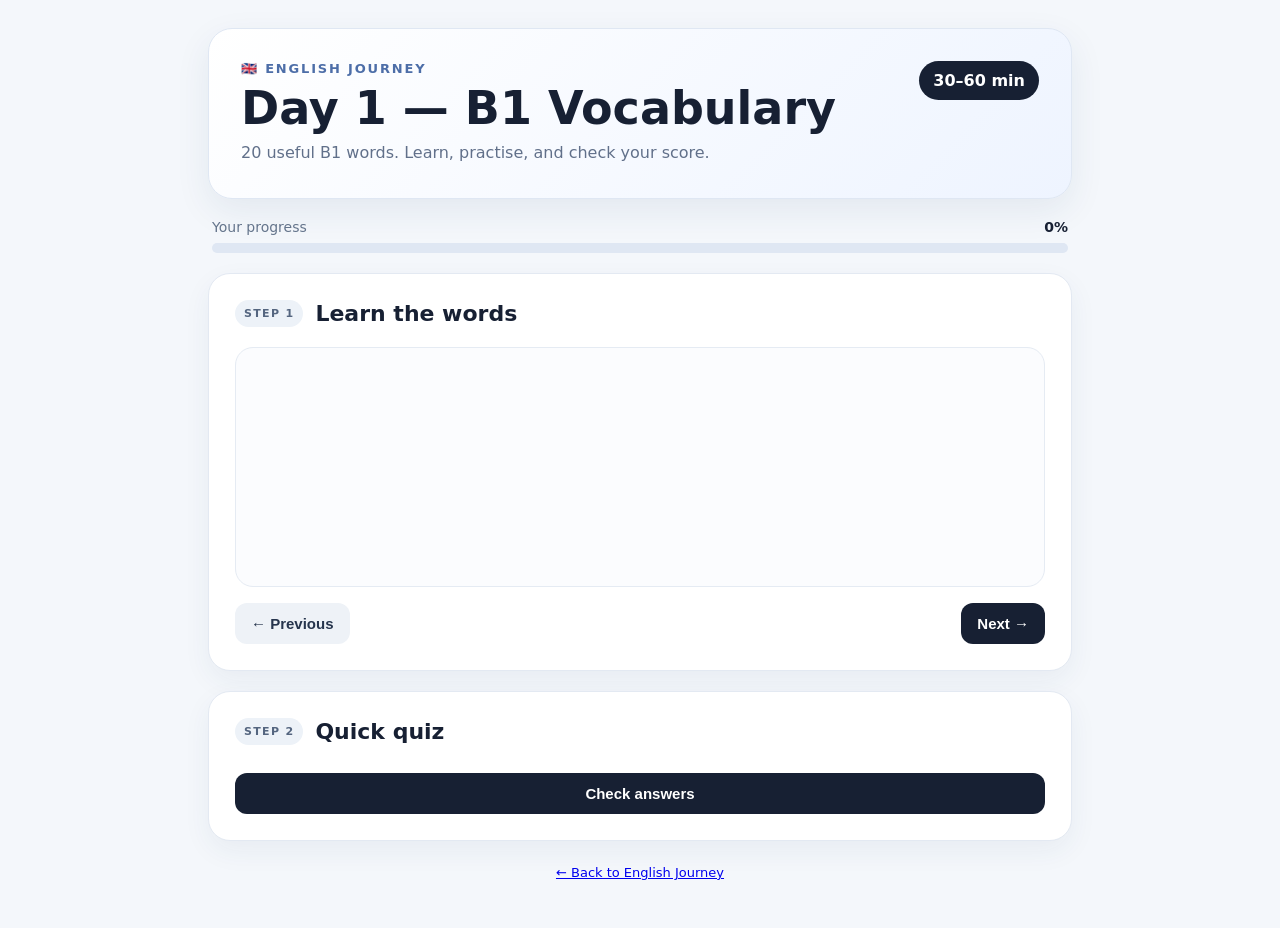
==== day_1/index.html @ 5c7c426c "feat: add Day 1 lesson page" ====
<!doctype html>
<html lang="en">
<head>
  <meta charset="utf-8">
  <meta name="viewport" content="width=device-width, initial-scale=1">
  <title>English Journey — Day 1</title>
  <link rel="stylesheet" href="../style.css">
</head>
<body>
<main class="app">
  <header class="hero">
    <div>
      <div class="eyebrow">🇬🇧 ENGLISH JOURNEY</div>
      <h1>Day 1 — B1 Vocabulary</h1>
      <p>20 useful B1 words. Learn, practise, and check your score.</p>
    </div>
    <div class="badge">30–60 min</div>
  </header>

  <section class="progress-wrap">
    <div class="progress-label"><span>Your progress</span><strong id="progressText">0%</strong></div>
    <div class="progress"><div id="progressBar"></div></div>
  </section>

  <section class="card">
    <div class="section-head"><span class="step">STEP 1</span><h2>Learn the words</h2></div>
    <div id="wordCard" class="word-card"></div>
    <div class="controls">
      <button id="prevBtn" class="secondary">← Previous</button>
      <button id="nextBtn">Next →</button>
    </div>
  </section>

  <section class="card quiz-card">
    <div class="section-head"><span class="step">STEP 2</span><h2>Quick quiz</h2></div>
    <div id="quiz"></div>
    <button id="submitBtn" class="full">Check answers</button>
    <div id="result" class="result" hidden></div>
  </section>

  <footer><a href="../">← Back to English Journey</a></footer>
</main>
<script src="./script.js"></script>
</body>
</html>
---- style.css ----
*{box-sizing:border-box}body{margin:0;font-family:Inter,system-ui,-apple-system,BlinkMacSystemFont,"Segoe UI",sans-serif;background:#f4f7fb;color:#172033}.app{max-width:900px;margin:0 auto;padding:28px 18px 48px}.hero{display:flex;justify-content:space-between;gap:20px;align-items:flex-start;background:linear-gradient(135deg,#ffffff,#eef4ff);border:1px solid #dfe7f3;border-radius:24px;padding:32px;box-shadow:0 12px 35px rgba(30,60,100,.08)}.eyebrow{font-size:13px;font-weight:800;letter-spacing:.14em;color:#4d6ea8;margin-bottom:8px}h1{margin:0 0 8px;font-size:clamp(28px,5vw,46px);line-height:1.05}h2{margin:0;font-size:22px}p{margin:0;color:#61708a;font-size:16px;line-height:1.6}.badge{background:#172033;color:white;padding:10px 14px;border-radius:999px;font-weight:700;white-space:nowrap}.progress-wrap{margin:20px 4px 0}.progress-label{display:flex;justify-content:space-between;margin-bottom:8px;color:#64748b;font-size:14px}.progress-label strong{color:#172033}.progress{height:10px;background:#dfe7f3;border-radius:999px;overflow:hidden}.progress>div{height:100%;width:0;background:#172033;transition:width .25s ease}.card{margin-top:20px;background:#fff;border:1px solid #e3e9f2;border-radius:22px;padding:26px;box-shadow:0 10px 28px rgba(30,60,100,.06)}.section-head{display:flex;align-items:center;gap:12px;margin-bottom:20px}.step{font-size:11px;font-weight:800;letter-spacing:.12em;background:#edf2f8;color:#54657f;border-radius:999px;padding:7px 9px}.word-card{min-height:240px;border:1px solid #e5ebf3;border-radius:18px;padding:28px;display:flex;flex-direction:column;justify-content:center;background:#fbfcfe}.word-number{color:#8190a8;font-size:13px;font-weight:700}.word{font-size:42px;font-weight:850;margin:6px 0}.ipa{font-family:ui-monospace,SFMono-Regular,Menlo,monospace;color:#65738a}.meaning{margin-top:18px;font-size:19px;font-weight:700}.example{margin-top:8px;color:#5e6f88;line-height:1.6}.controls{display:flex;justify-content:space-between;gap:12px;margin-top:16px}button{border:0;border-radius:12px;padding:12px 16px;font-size:15px;font-weight:750;cursor:pointer;background:#172033;color:#fff}.secondary{background:#eef2f7;color:#26354d}.full{width:100%;margin-top:8px}.question{border-top:1px solid #eef1f5;padding:18px 0}.question:first-child{border-top:0}.question p{color:#172033;font-weight:700;margin-bottom:10px}.option{display:block;border:1px solid #dfe5ee;border-radius:12px;padding:11px 12px;margin:8px 0;cursor:pointer}.option input{margin-right:9px}.result{margin-top:16px;padding:16px;border-radius:14px;background:#eef6ef;font-weight:750}footer{text-align:center;color:#8a97aa;margin-top:24px;font-size:13px}@media(max-width:600px){.hero{padding:24px;flex-direction:column}.badge{align-self:flex-start}.card{padding:20px}.word{font-size:34px}.controls button{flex:1}}
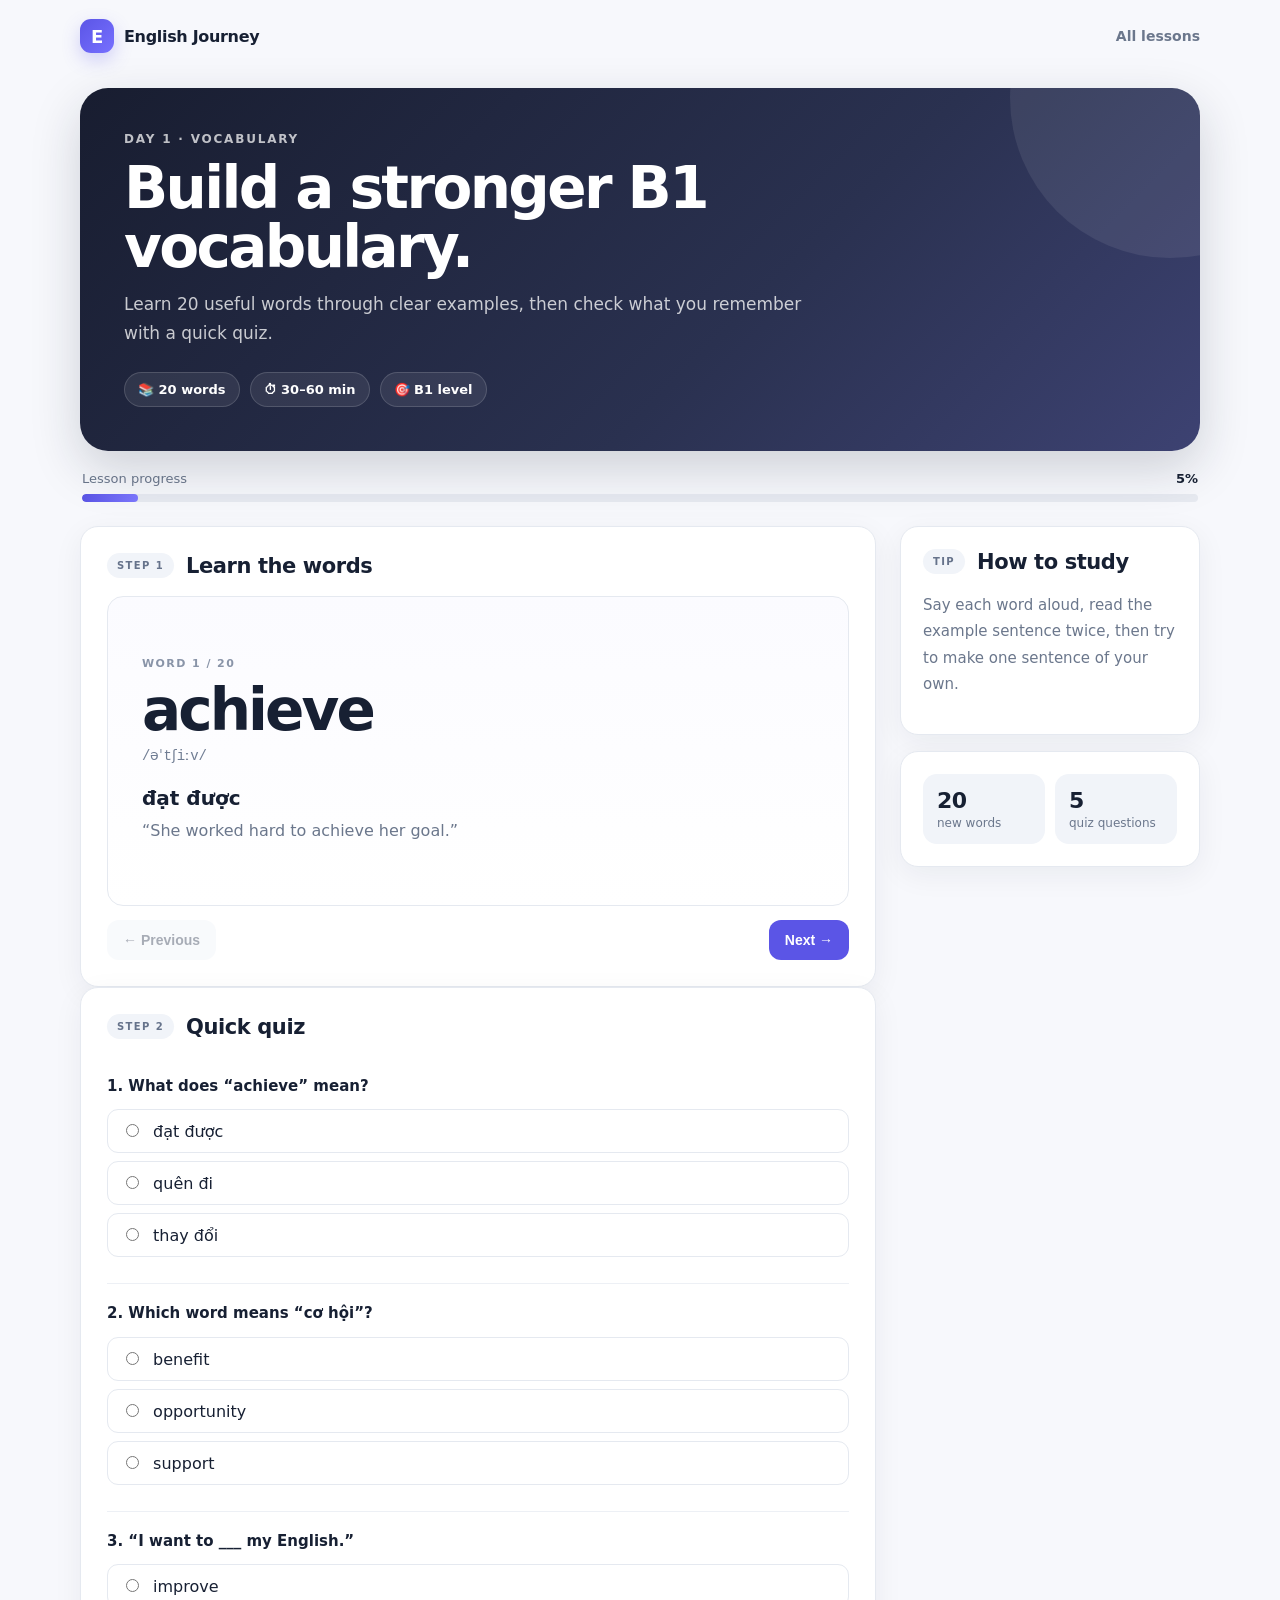
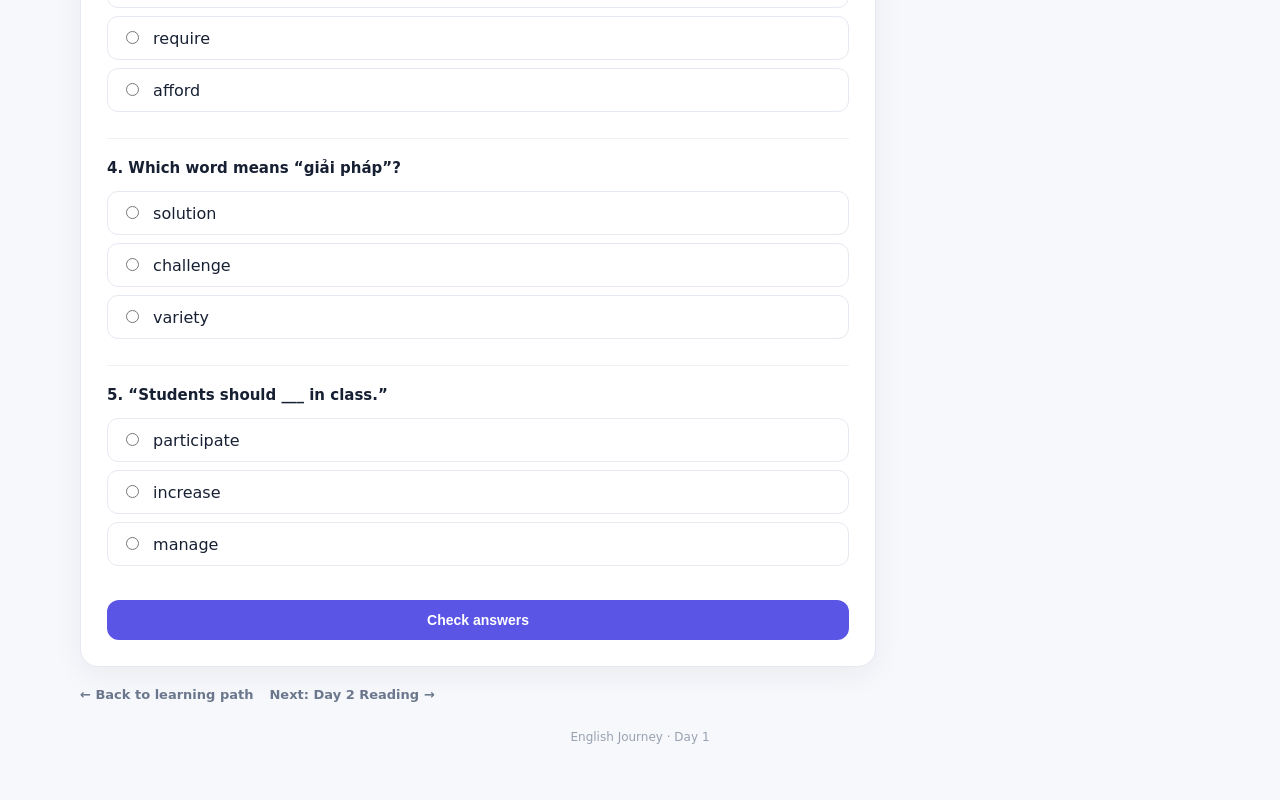
==== commit 4e672bde: "Polish Day 1 lesson layout" ====
--- a/day_1/index.html
+++ b/day_1/index.html
@@ -1,45 +1,26 @@
 <!doctype html>
 <html lang="en">
 <head>
-  <meta charset="utf-8">
-  <meta name="viewport" content="width=device-width, initial-scale=1">
-  <title>English Journey — Day 1</title>
-  <link rel="stylesheet" href="../style.css">
+<meta charset="utf-8">
+<meta name="viewport" content="width=device-width, initial-scale=1">
+<title>English Journey — Day 1: Vocabulary</title>
+<link rel="stylesheet" href="../style.css">
 </head>
 <body>
 <main class="app">
-  <header class="hero">
-    <div>
-      <div class="eyebrow">🇬🇧 ENGLISH JOURNEY</div>
-      <h1>Day 1 — B1 Vocabulary</h1>
-      <p>20 useful B1 words. Learn, practise, and check your score.</p>
-    </div>
-    <div class="badge">30–60 min</div>
-  </header>
-
-  <section class="progress-wrap">
-    <div class="progress-label"><span>Your progress</span><strong id="progressText">0%</strong></div>
-    <div class="progress"><div id="progressBar"></div></div>
-  </section>
-
-  <section class="card">
-    <div class="section-head"><span class="step">STEP 1</span><h2>Learn the words</h2></div>
-    <div id="wordCard" class="word-card"></div>
-    <div class="controls">
-      <button id="prevBtn" class="secondary">← Previous</button>
-      <button id="nextBtn">Next →</button>
-    </div>
-  </section>
-
-  <section class="card quiz-card">
-    <div class="section-head"><span class="step">STEP 2</span><h2>Quick quiz</h2></div>
-    <div id="quiz"></div>
-    <button id="submitBtn" class="full">Check answers</button>
-    <div id="result" class="result" hidden></div>
-  </section>
-
-  <footer><a href="../">← Back to English Journey</a></footer>
+<nav class="topbar"><a class="brand" href="../"><span class="brand-mark">E</span><span>English Journey</span></a><a class="nav-link" href="../">All lessons</a></nav>
+<header class="hero"><div class="hero-inner"><div class="eyebrow">DAY 1 · VOCABULARY</div><h1>Build a stronger B1 vocabulary.</h1><p>Learn 20 useful words through clear examples, then check what you remember with a quick quiz.</p><div class="hero-meta"><span class="pill">📚 20 words</span><span class="pill">⏱ 30–60 min</span><span class="pill">🎯 B1 level</span></div></div></header>
+<section class="progress-wrap"><div class="progress-label"><span>Lesson progress</span><strong id="progressText">0%</strong></div><div class="progress"><div id="progressBar"></div></div></section>
+<div class="layout">
+<div>
+<section class="card"><div class="section-head"><div class="section-title"><span class="step">STEP 1</span><h2>Learn the words</h2></div></div><div id="wordCard" class="word-card"></div><div class="controls"><button id="prevBtn" class="secondary">← Previous</button><button id="nextBtn">Next →</button></div></section>
+<section class="card quiz-card"><div class="section-head"><div class="section-title"><span class="step">STEP 2</span><h2>Quick quiz</h2></div></div><div id="quiz"></div><button id="submitBtn" class="full">Check answers</button><div id="result" class="result" hidden></div></section>
+<div class="back-row"><a href="../">← Back to learning path</a><a href="../day_2/">Next: Day 2 Reading →</a></div>
+</div>
+<aside class="sidebar"><section class="card"><div class="section-head"><div class="section-title"><span class="step">TIP</span><h2>How to study</h2></div></div><p>Say each word aloud, read the example sentence twice, then try to make one sentence of your own.</p></section><section class="card"><div class="stats"><div class="stat"><strong>20</strong><span>new words</span></div><div class="stat"><strong>5</strong><span>quiz questions</span></div></div></section></aside>
+</div>
+<footer>English Journey · Day 1</footer>
+<script src="./script.js"></script>
 </main>
-<script src="./script.js"></script>
 </body>
 </html>
--- a/style.css
+++ b/style.css
@@ -1 +1 @@
-*{box-sizing:border-box}body{margin:0;font-family:Inter,system-ui,-apple-system,BlinkMacSystemFont,"Segoe UI",sans-serif;background:#f4f7fb;color:#172033}.app{max-width:900px;margin:0 auto;padding:28px 18px 48px}.hero{display:flex;justify-content:space-between;gap:20px;align-items:flex-start;background:linear-gradient(135deg,#ffffff,#eef4ff);border:1px solid #dfe7f3;border-radius:24px;padding:32px;box-shadow:0 12px 35px rgba(30,60,100,.08)}.eyebrow{font-size:13px;font-weight:800;letter-spacing:.14em;color:#4d6ea8;margin-bottom:8px}h1{margin:0 0 8px;font-size:clamp(28px,5vw,46px);line-height:1.05}h2{margin:0;font-size:22px}p{margin:0;color:#61708a;font-size:16px;line-height:1.6}.badge{background:#172033;color:white;padding:10px 14px;border-radius:999px;font-weight:700;white-space:nowrap}.progress-wrap{margin:20px 4px 0}.progress-label{display:flex;justify-content:space-between;margin-bottom:8px;color:#64748b;font-size:14px}.progress-label strong{color:#172033}.progress{height:10px;background:#dfe7f3;border-radius:999px;overflow:hidden}.progress>div{height:100%;width:0;background:#172033;transition:width .25s ease}.card{margin-top:20px;background:#fff;border:1px solid #e3e9f2;border-radius:22px;padding:26px;box-shadow:0 10px 28px rgba(30,60,100,.06)}.section-head{display:flex;align-items:center;gap:12px;margin-bottom:20px}.step{font-size:11px;font-weight:800;letter-spacing:.12em;background:#edf2f8;color:#54657f;border-radius:999px;padding:7px 9px}.word-card{min-height:240px;border:1px solid #e5ebf3;border-radius:18px;padding:28px;display:flex;flex-direction:column;justify-content:center;background:#fbfcfe}.word-number{color:#8190a8;font-size:13px;font-weight:700}.word{font-size:42px;font-weight:850;margin:6px 0}.ipa{font-family:ui-monospace,SFMono-Regular,Menlo,monospace;color:#65738a}.meaning{margin-top:18px;font-size:19px;font-weight:700}.example{margin-top:8px;color:#5e6f88;line-height:1.6}.controls{display:flex;justify-content:space-between;gap:12px;margin-top:16px}button{border:0;border-radius:12px;padding:12px 16px;font-size:15px;font-weight:750;cursor:pointer;background:#172033;color:#fff}.secondary{background:#eef2f7;color:#26354d}.full{width:100%;margin-top:8px}.question{border-top:1px solid #eef1f5;padding:18px 0}.question:first-child{border-top:0}.question p{color:#172033;font-weight:700;margin-bottom:10px}.option{display:block;border:1px solid #dfe5ee;border-radius:12px;padding:11px 12px;margin:8px 0;cursor:pointer}.option input{margin-right:9px}.result{margin-top:16px;padding:16px;border-radius:14px;background:#eef6ef;font-weight:750}footer{text-align:center;color:#8a97aa;margin-top:24px;font-size:13px}@media(max-width:600px){.hero{padding:24px;flex-direction:column}.badge{align-self:flex-start}.card{padding:20px}.word{font-size:34px}.controls button{flex:1}}+:root{--bg:#f7f8fc;--surface:#fff;--surface-2:#f1f4f9;--text:#172033;--muted:#6b778c;--line:#e5e9f0;--primary:#5b55e6;--primary-dark:#4842c8;--success:#14804a;--success-bg:#edf9f2;--danger:#c63d4f;--danger-bg:#fff0f2;--shadow:0 8px 30px rgba(23,32,51,.06);--radius:18px}*{box-sizing:border-box}html{scroll-behavior:smooth}body{margin:0;background:var(--bg);color:var(--text);font-family:Inter,ui-sans-serif,system-ui,-apple-system,BlinkMacSystemFont,"Segoe UI",sans-serif;-webkit-font-smoothing:antialiased}.app{width:min(1120px,calc(100% - 32px));margin:0 auto;padding:0 0 56px}.topbar{height:72px;display:flex;align-items:center;justify-content:space-between;gap:20px}.brand{text-decoration:none;color:var(--text);font-weight:850;letter-spacing:-.02em;display:flex;align-items:center;gap:10px}.brand-mark{width:34px;height:34px;border-radius:11px;background:linear-gradient(135deg,var(--primary),#7770ff);display:grid;place-items:center;color:#fff;font-size:18px;box-shadow:0 7px 18px rgba(91,85,230,.25)}.nav-link{color:var(--muted);text-decoration:none;font-size:14px;font-weight:700}.nav-link:hover{color:var(--text)}.hero{position:relative;overflow:hidden;margin-top:16px;background:linear-gradient(135deg,#181d30 0%,#2a3150 60%,#3d4272 100%);color:#fff;border-radius:28px;padding:44px;box-shadow:0 18px 50px rgba(23,32,51,.18)}.hero:after{content:"";position:absolute;width:320px;height:320px;border-radius:50%;right:-130px;top:-150px;background:rgba(255,255,255,.08)}.hero-inner{position:relative;z-index:1;max-width:760px}.eyebrow{font-size:12px;letter-spacing:.15em;font-weight:850;opacity:.72;margin-bottom:13px}.hero h1{margin:0 0 13px;font-size:clamp(34px,6vw,58px);line-height:1.02;letter-spacing:-.045em}.hero p{margin:0;color:rgba(255,255,255,.76);font-size:17px;line-height:1.7;max-width:680px}.hero-meta{display:flex;flex-wrap:wrap;gap:10px;margin-top:24px}.pill{display:inline-flex;align-items:center;gap:7px;padding:9px 13px;border:1px solid rgba(255,255,255,.15);border-radius:999px;background:rgba(255,255,255,.08);font-size:13px;font-weight:750}.layout{display:grid;grid-template-columns:minmax(0,1fr) 300px;gap:24px;margin-top:24px}.card{background:var(--surface);border:1px solid var(--line);border-radius:var(--radius);box-shadow:var(--shadow);padding:26px}.section-head{display:flex;align-items:center;justify-content:space-between;gap:16px;margin-bottom:18px}.section-title{display:flex;align-items:center;gap:12px}.step{font-size:10px;letter-spacing:.14em;background:var(--surface-2);color:#66738b;border-radius:999px;padding:7px 10px;font-weight:850}.card h2{margin:0;font-size:21px;letter-spacing:-.02em}.card h3{margin:0 0 12px;font-size:25px;letter-spacing:-.025em}.card p{color:var(--muted);font-size:15px;line-height:1.75}.lesson-list{display:grid;gap:12px}.lesson-link{display:flex;align-items:center;justify-content:space-between;gap:18px;padding:18px 19px;border:1px solid var(--line);border-radius:15px;text-decoration:none;color:var(--text);background:#fff;transition:.18s ease}.lesson-link:hover{transform:translateY(-2px);border-color:#ccd1ff;box-shadow:0 10px 24px rgba(23,32,51,.08)}.lesson-main{display:flex;align-items:center;gap:14px;min-width:0}.lesson-icon{width:44px;height:44px;flex:0 0 44px;border-radius:13px;background:#f0efff;display:grid;place-items:center;font-size:21px}.lesson-copy{min-width:0}.lesson-copy strong{display:block;font-size:16px;margin-bottom:4px}.lesson-copy span{display:block;color:var(--muted);font-size:13px;line-height:1.45}.arrow{color:#8d97aa;font-size:20px}.sidebar{display:grid;align-content:start;gap:16px}.sidebar .card{padding:22px}.stats{display:grid;grid-template-columns:1fr 1fr;gap:10px}.stat{background:var(--surface-2);border-radius:14px;padding:14px}.stat strong{display:block;font-size:22px;letter-spacing:-.03em}.stat span{display:block;color:var(--muted);font-size:12px;margin-top:3px}.cycle{display:grid;gap:8px}.cycle span{padding:11px 12px;background:var(--surface-2);border-radius:12px;color:#4d5970;font-size:13px;font-weight:750}.progress-wrap{margin:20px 2px 0}.progress-label{display:flex;justify-content:space-between;align-items:center;margin-bottom:8px;color:var(--muted);font-size:13px}.progress-label strong{color:var(--text);font-size:13px}.progress{height:8px;background:#e7eaf1;border-radius:999px;overflow:hidden}.progress>div{height:100%;width:0;background:linear-gradient(90deg,var(--primary),#7d78ff);border-radius:inherit;transition:width .25s ease}.word-card{min-height:310px;border:1px solid var(--line);border-radius:16px;padding:34px;background:linear-gradient(180deg,#fbfbff,#fff);display:flex;flex-direction:column;justify-content:center}.word-number{font-size:11px;letter-spacing:.13em;color:#8994a8;font-weight:850}.word{font-size:clamp(38px,7vw,58px);font-weight:900;line-height:1.05;letter-spacing:-.05em;margin:10px 0 6px}.ipa{font-family:ui-monospace,SFMono-Regular,Menlo,monospace;color:#707d93;font-size:14px}.meaning{margin-top:22px;font-size:20px;font-weight:800}.example{margin-top:8px;color:var(--muted);line-height:1.65}.controls{display:flex;justify-content:space-between;gap:12px;margin-top:14px}button{border:0;border-radius:12px;padding:12px 16px;font-size:14px;font-weight:800;cursor:pointer;background:var(--primary);color:#fff;transition:.18s ease}button:hover{background:var(--primary-dark);transform:translateY(-1px)}button.secondary{background:var(--surface-2);color:#3e495e}button.secondary:hover{background:#e7eaf1}button:disabled{opacity:.45;cursor:not-allowed;transform:none}.full{width:100%;margin-top:8px}.question{padding:18px 0}.question+.question{border-top:1px solid #edf0f5}.question p{color:var(--text);font-weight:800;margin:0 0 11px;line-height:1.55}.option{display:block;border:1px solid var(--line);border-radius:11px;padding:11px 13px;margin:8px 0;cursor:pointer;transition:.15s ease}.option:hover{background:#fafaff;border-color:#cfd1ff}.option input{margin-right:9px;accent-color:var(--primary)}.result{margin-top:14px;padding:15px 16px;border-radius:13px;background:#f0f2ff;border:1px solid #dfe2ff;color:#3e3b99;font-weight:800}.reading-text{background:#fbfbfd;border:1px solid var(--line);border-radius:16px;padding:28px}.reading-text p{color:#3e485b;margin:0 0 17px;line-height:1.85}.reading-text p:last-child{margin-bottom:0}.vocab-list{display:grid;gap:9px}.vocab-list>div{padding:14px 15px;border:1px solid var(--line);border-radius:13px;background:#fcfcfe}.vocab-list strong{display:block;font-size:15px;margin-bottom:4px}.vocab-list span{color:var(--muted);font-size:13px}.source{padding:18px;border:1px solid var(--line);border-radius:16px;background:#fafbfe;margin-top:15px}.source p{margin:5px 0 13px}audio{width:100%;margin-top:5px}.feedback{display:none;margin-top:10px;padding:14px 15px;border-left:4px solid;border-radius:11px;line-height:1.55;font-size:14px}.feedback.correct{display:block;background:var(--success-bg);border-color:#2d985d;color:#205b3b}.feedback.wrong{display:block;background:var(--danger-bg);border-color:var(--danger);color:#7a2735}.answer{font-weight:850}.transcript{background:#f8f9fc;padding:21px;border-radius:14px;line-height:1.75;color:#4b576a}.transcript p{margin:0 0 13px}.transcript p:last-child{margin-bottom:0}.back-row{display:flex;flex-wrap:wrap;gap:16px;margin-top:20px}.back-row a{color:var(--muted);font-size:13px;font-weight:750;text-decoration:none}.back-row a:hover{color:var(--text)}footer{text-align:center;color:#98a1b0;margin-top:28px;font-size:12px}footer a{color:#6e788b;text-decoration:none}@media(max-width:820px){.layout{grid-template-columns:1fr}.sidebar{grid-template-columns:1fr 1fr}.sidebar .card:last-child{grid-column:1/-1}}@media(max-width:600px){.app{width:min(100% - 20px,1120px)}.topbar{height:64px}.hero{padding:28px 22px;border-radius:22px}.hero h1{font-size:38px}.hero p{font-size:15px}.card{padding:20px}.sidebar{grid-template-columns:1fr}.sidebar .card:last-child{grid-column:auto}.word-card{padding:25px;min-height:270px}.controls button{flex:1}.lesson-link{padding:15px}.reading-text{padding:22px}}
